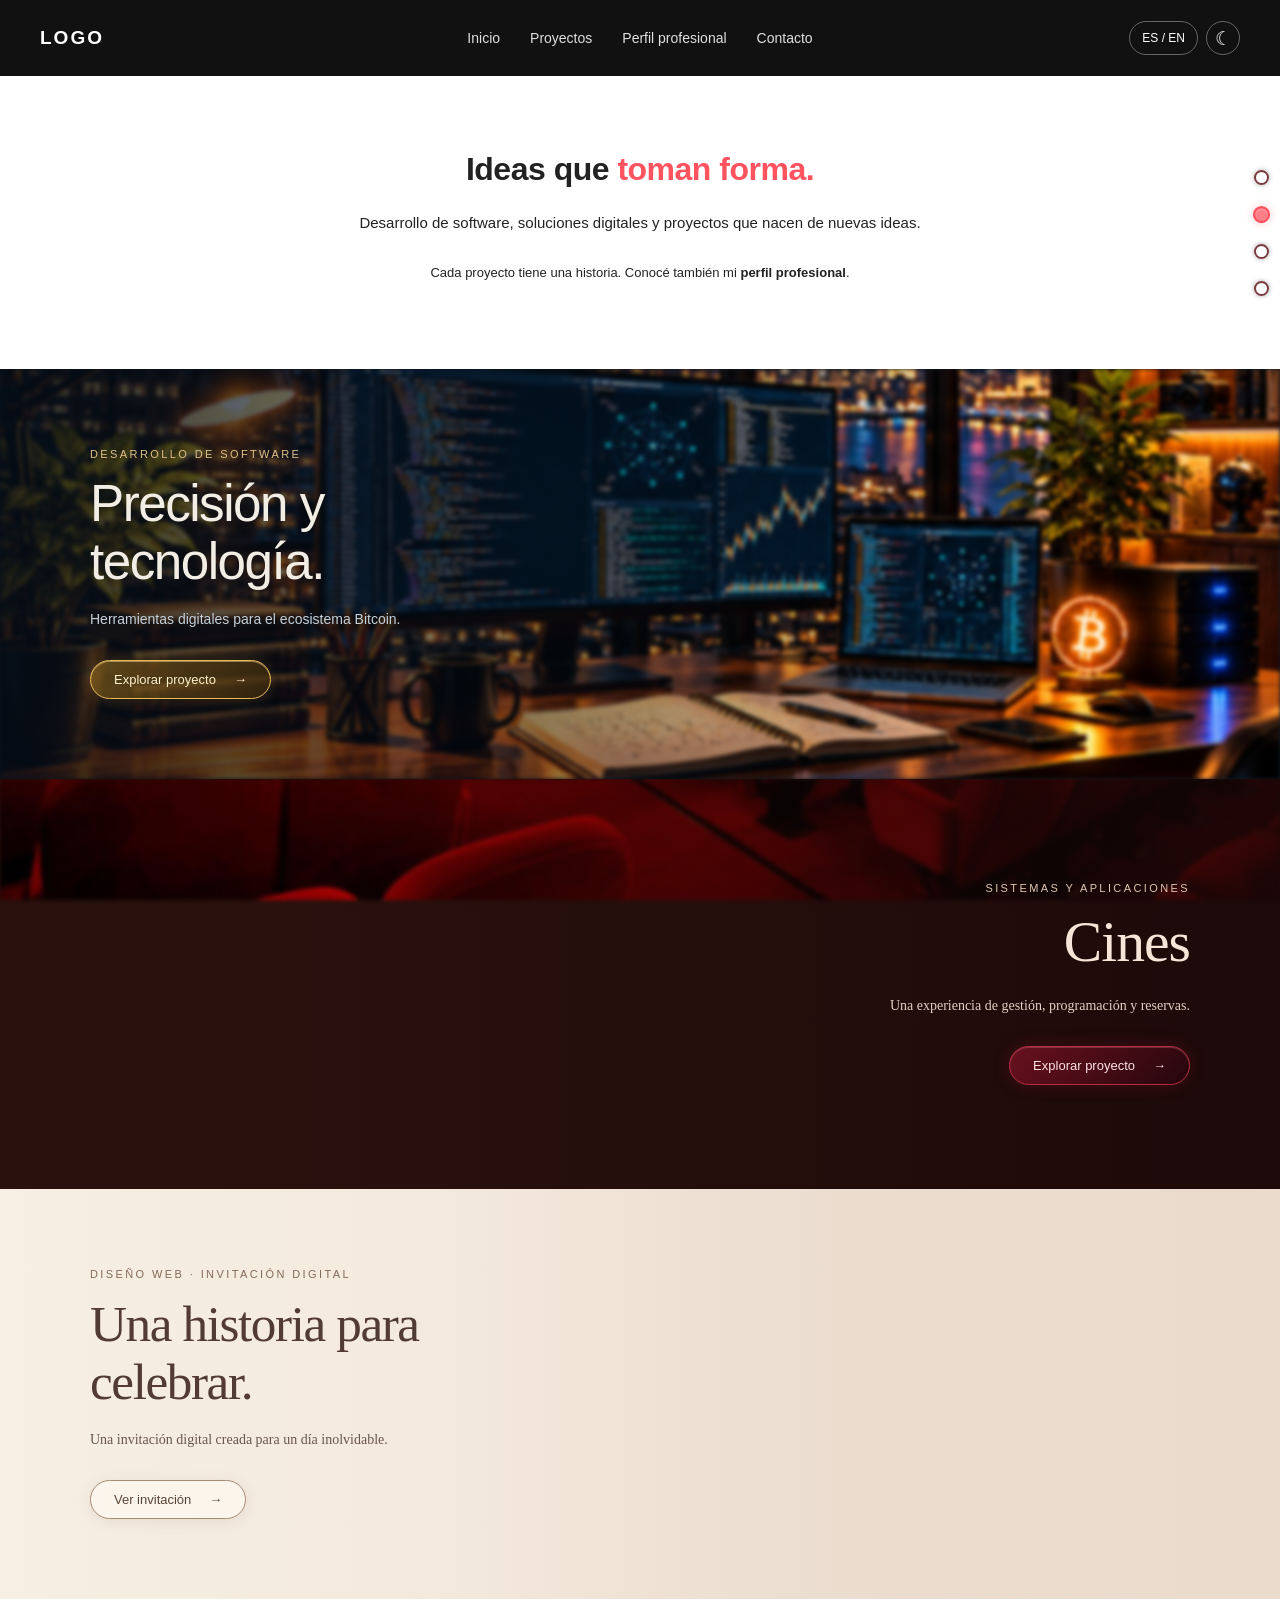
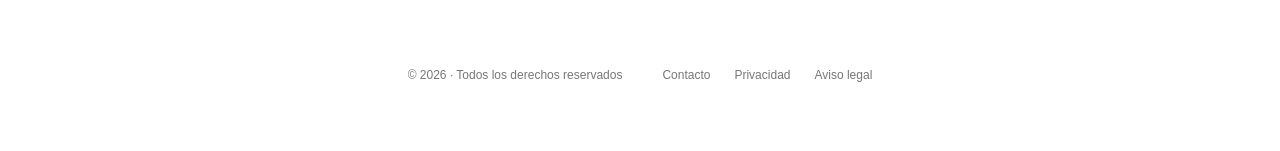
==== index.html @ 4ed84511 "Sistema bilingüe, currículums ES/EN y navegación lateral Traducción de Lobby y perfil, descarga auto" ====
<!DOCTYPE html>
<html lang="es">
<head>
    <meta charset="UTF-8">
    <meta name="viewport" content="width=device-width, initial-scale=1.0">
    <title>Lobby</title>

    <link rel="stylesheet" href="css/base.css">
    <link rel="stylesheet" href="css/header.css">
    <link rel="stylesheet" href="css/intro.css">
    <link rel="stylesheet" href="css/banners.css">
    <link rel="stylesheet" href="css/footer.css">
    <link rel="stylesheet" href="css/navegacion.css">
</head>

<body>
    <header class="site-header">
        <div class="logo">
            <a href="index.html">LOGO</a>
        </div>

        <nav class="main-nav" aria-label="Navegación principal">
            <a href="#presentacion" data-i18n="nav.inicio">Inicio</a>
            <a href="#proyectos" data-i18n="nav.proyectos">Proyectos</a>
            <a href="perfil/index.html" data-i18n="nav.perfil">Perfil profesional</a>
            <a href="mailto:pergabriel32@gmail.com" data-i18n="nav.contacto">Contacto</a>
        </nav>

        
        <div class="redes">
            <button type="button" id="language-toggle"
                aria-label="Cambiar idioma">
                ES / EN
            </button>

            <button type="button" id="theme-toggle"
                aria-label="Cambiar entre modo claro y oscuro">
                ☾
            </button>
        </div>

    </header>
<!--***************-->
<main>
        
    <section id="presentacion">
        <h1 data-i18n="inicio.titulo">Ideas que <span class="acento">toman forma.</span></h1>

        <p data-i18n="inicio.descripcion">
        Desarrollo de software, soluciones digitales
        y proyectos que nacen de nuevas ideas.
        </p>

        <p class="perfil" data-i18n="inicio.perfil">
        Cada proyecto tiene una historia.
        Conocé también mi
        <a href="perfil/index.html" title="Conocer mi perfil profesional">
            perfil profesional
        </a>.
        </p>
    </section>


    
<section id="proyectos">

    <div class="banner" id="banner-a">
        <div class="banner-contenido">
            <span class="banner-categoria" data-i18n="bitcoin.categoria">Desarrollo de software</span>
            <h2 data-i18n="bitcoin.titulo">Precisión y tecnología.</h2>
            <p data-i18n="bitcoin.descripcion">Herramientas digitales para el ecosistema Bitcoin.</p>
            <button class="banner-boton" type="button" data-i18n="bitcoin.boton">
                Explorar proyecto <span aria-hidden="true">→</span>
            </button>
        </div>
    </div>

    <div class="banner" id="banner-b">
        <div class="banner-contenido">
            <span class="banner-categoria" data-i18n="cines.categoria">Sistemas y aplicaciones</span>
            <h2 data-i18n="cines.titulo">Cines</h2>
            <p data-i18n="cines.descripcion">Una experiencia de gestión, programación y reservas.</p>
            <button class="banner-boton" type="button" data-i18n="cines.boton">
                Explorar proyecto <span aria-hidden="true">→</span>
            </button>
        </div>
    </div>
    <div class="banner" id="banner-c">
    <div class="banner-contenido">
        <span class="banner-categoria" data-i18n="boda.categoria">Diseño web · Invitación digital</span>
        <h2 data-i18n="boda.titulo">Una historia para celebrar.</h2>
        <p data-i18n="boda.descripcion">Una invitación digital creada para un día inolvidable.</p>
        <a class="banner-boton"
           href="https://gabriel-netizen-bit.github.io/invitacion-nicole/?v=4"
           target="_blank"
           rel="noopener noreferrer"
           data-i18n="boda.boton">
            Ver invitación <span aria-hidden="true">→</span>
        </a>
    </div>
</div>

</section>

</main>
<!-- Navegación lateral del Lobby -->
<nav class="navegacion-lateral" aria-label="Navegación por secciones">
    <a href="#presentacion" aria-label="Ir a presentación"></a>
    <a href="#banner-a" aria-label="Ir a Bitcoin"></a>
    <a href="#banner-b" aria-label="Ir a Cines"></a>
    <a href="#banner-c" aria-label="Ir a invitación digital"></a>
</nav>

<!--***************-->


<footer class="site-footer" id="contacto">
        <span data-i18n="footer.derechos">© 2026 · Todos los derechos reservados</span>

        <nav class="footer-nav" aria-label="Enlaces del pie de página">
            <a href="mailto:pergabriel32@gmail.com" data-i18n="footer.contacto">Contacto</a>
            <span data-i18n="footer.privacidad">Privacidad</span>
            <span data-i18n="footer.legal">Aviso legal</span>
        </nav>
</footer>

    <script src="js/traducciones.js"></script>
    <script src="js/main.js"></script>
</body>
</html>
---- css/base.css ----
/* Configuración global */

*,
*::before,
*::after {
    box-sizing: border-box;
}

/* Modo claro */
:root {
    --fondo: #FFFFFF;
    --texto: #222222;
    --superficie: #f4f5f7;
    --texto-secundario: #777777;
}

/* Modo oscuro */
[data-theme="dark"] {
    --fondo: #12151b;
    --texto: #f4f5f7;
    --superficie: #202631;
    --texto-secundario: #aeb6c2;
}

body {
    margin: 0;
    font-family: Arial, sans-serif;
    color: var(--texto);
    background-color: var(--fondo);
}
---- css/header.css ----
.site-header {
    background-color: #111111;
    color: #ffffff;
    min-height: 76px;
    position: sticky;
    top: 0;
    z-index: 1000;
    display: flex;
    align-items: center;
    justify-content: space-between;
    gap: 24px;
    padding: 0 40px;
}

.logo {
    flex: 1;
}

.logo a {
    color: #ffffff;
    font-size: 19px;
    font-weight: 600;
    letter-spacing: 2px;
    text-decoration: none;
}

.main-nav {
    display: flex;
    align-items: center;
    justify-content: center;
    gap: 30px;
    flex: 2;
}

.main-nav a {
    color: #e0e0e0;
    font-size: 14px;
    font-weight: 500;
    text-decoration: none;
    white-space: nowrap;
    transition: color 0.2s ease;
}

.main-nav a:hover {
    color: #ffffff;
    text-decoration: underline;
    text-underline-offset: 6px;
}
.redes {
    flex: 1;
    display: flex;
    align-items: center;
    justify-content: flex-end;
    gap: 8px;
    font-size: 12px;
    color: #aaaaaa;
}


@media (max-width: 800px) {
    .site-header {
        flex-wrap: wrap;
        justify-content: center;
        padding: 20px;
        gap: 18px;
    }

    .logo,
    .redes {
        flex: none;
        text-align: center;
    }

    .main-nav {
        flex: 0 0 100%;
        flex-wrap: wrap;
        gap: 16px;
        order: 3;
    }
}

/* Control de modo claro y oscuro */
#theme-toggle {
    background: transparent;
    border: 1px solid #666666;
    border-radius: 50%;
    color: #ffffff;
    width: 34px;
    height: 34px;
    font-size: 19px;
    cursor: pointer;
    transition: border-color 0.2s ease;
}

#theme-toggle:hover {
    border-color: #ffffff;
}
/* Selector de idioma ES / EN */

#language-toggle {
    background: transparent;
    border: 1px solid #666666;
    border-radius: 999px;
    color: #ffffff;
    padding: 0 12px;
    height: 34px;
    font-size: 12px;
    font-weight: 500;
    cursor: pointer;
    transition: border-color 0.2s ease;
}

#language-toggle:hover {
    border-color: #ffffff;
}
---- css/intro.css ----
#presentacion {
    text-align: center;
    padding: 75px 20px 85px;
}

#presentacion h1 {
    font-size: 32px;
    font-weight: 600;
    letter-spacing: -0.5px;
    margin: 0 0 22px;
}

#presentacion p {
    font-size: 15px;
    line-height: 1.7;
    color: var(--texto);
    margin: 0;
}

#presentacion .perfil {
    font-size: 13px;
    margin-top: 26px;
}

#presentacion a {
    color: var(--texto);
    font-weight: 600;
    text-decoration: none;
    transition: color 0.25s ease;
}

#presentacion a:hover,
#presentacion a:focus-visible {
    color: #FF5360;
    text-decoration: underline;
    text-underline-offset: 4px;
}
#presentacion .acento {
    color: #FF5360;
}
---- css/banners.css ----
/* Ventanas visuales del Lobby */

#proyectos {
    padding: 0;
}

.banner {
    position: relative;
    display: flex;
    align-items: center;
    min-height: 410px;
    margin: 0;
    overflow: hidden;
    isolation: isolate;
    color: #fff;
    
}

/* Imagen detrás del contenido */
.banner::before {
    content: "";
    position: absolute;
    inset: 0;
    z-index: -2;
    background-repeat: no-repeat;
    background-position: center;
    background-size: cover;
    background-attachment: fixed;
    filter: blur(var(--desenfoque, 2px));
    background-image: var(--imagen);
}

/* Sombra para leer sin ocultar la fotografía */
.banner::after {
    content: "";
    position: absolute;
    inset: 0;
    z-index: -1;
    pointer-events: none;
}

.banner-contenido {
    width: min(100% - 80px, 1100px);
    margin: 0 auto;
    padding: 65px 0;
}

.banner-categoria {
    display: block;
    margin-bottom: 15px;
    font-size: 11px;
    font-weight: 500;
    letter-spacing: 2.4px;
    text-transform: uppercase;
}

.banner h2 {
    margin: 0 0 17px;
    font-weight: 400;
    line-height: 1.15;
}

.banner p {
    max-width: 350px;
    margin: 0;
    font-size: 14px;
    line-height: 1.8;
}

.banner-boton {
    display: inline-flex;
    align-items: center;
    gap: 18px;
    margin-top: 28px;
    padding: 11px 23px;
    border-radius: 28px;
    background: transparent;
    font: inherit;
    font-size: 13px;
    cursor: pointer;
    transition:
        background-color 0.25s,
        color 0.25s,
        border-color 0.25s;
}

/* BITCOIN: desarrollo tecnológico */

#banner-a {
    background: #101b28;
    font-family: Arial, sans-serif;
}

#banner-a::before {
   background-image: url("../img/bitcoin.jpg");
    
}

#banner-a::after {
    background: linear-gradient(
        90deg,
        rgba(5, 14, 25, 0.82) 0%,
        rgba(5, 14, 25, 0.45) 42%,
        transparent 80%
    );
}

#banner-a .banner-categoria {
    color: #c6a76c;
}

#banner-a h2 {
    max-width: 420px;
    font-size: clamp(28px, 3.2vw, 43px);
    color: #f2eee5;
}

#banner-a p {
    color: #c4d0da;
}

#banner-a .banner-boton {
    border: 1px solid #c6a76c;
    color: #e4c994;
}

#banner-a .banner-boton:hover {
    background: #c6a76c;
    color: #111b25;
}

/* CINES: arquitectura y experiencia */

#banner-b {
    background: #29110e;
    font-family: "Palatino Linotype", "Book Antiqua", Palatino, Georgia, serif;
}

#banner-b::before {
    background-image: url("../img/cines.jpg");
}

#banner-b::after {
    background: linear-gradient(
        270deg,
        rgba(25, 7, 7, 0.80) 0%,
        rgba(25, 7, 7, 0.32) 43%,
        transparent 78%
    );
}

#banner-b .banner-contenido {
    text-align: right;
}

#banner-b .banner-categoria {
    color: #e0c7b3;
    font-family: Arial, sans-serif;
}

#banner-b h2 {
    font-size: clamp(34px, 4vw, 54px);
    color: #f6e6d7;
}

#banner-b p {
    margin-left: auto;
    color: #e3cfc5;
}

#banner-b .banner-boton {
    border: 1px solid #a86a61;
    color: #f2d6ce;
    font-family: Arial, sans-serif;
}

#banner-b .banner-boton:hover {
    background: #642c2a;
    color: #fff;
}

/* Teléfonos y pantallas pequeñas */

@media (max-width: 700px) {
    .banner {
        min-height: 390px;
    }

    .banner::before {
        background-attachment: scroll;
    }

    .banner-contenido {
        width: calc(100% - 40px);
        padding: 50px 0;
    }

    #banner-a h2 {
        max-width: 300px;
    }
}

/* Acabado visual definitivo de los banners */

#banner-a h2 {
    font-size: clamp(34px, 4vw, 52px);
    font-weight: 300;
    letter-spacing: -1.5px;
    line-height: 1.12;
}

#banner-a .banner-categoria {
    color: #dfc18a;
}

#banner-a .banner-boton {
    border: 1px solid #e9bb54;
    border-radius: 999px;
    color: #fff1cb;
    background: linear-gradient(
        135deg,
        rgba(204, 147, 35, 0.42),
        rgba(71, 47, 13, 0.62)
    );
    box-shadow:
        inset 0 1px 0 rgba(255, 231, 158, 0.45),
        0 0 16px rgba(230, 169, 53, 0.20);
}

#banner-a .banner-boton:hover {
    background: #c69a43;
    color: #111;
    box-shadow: 0 0 22px rgba(230, 169, 53, 0.42);
}

#banner-b h2 {
    font-size: clamp(40px, 4.5vw, 58px);
    font-weight: 400;
    letter-spacing: -1px;
}

#banner-b .banner-boton {
    border: 1px solid #b82d43;
    border-radius: 999px;
    color: #ffe1e5;
    background: linear-gradient(
        135deg,
        rgba(133, 19, 39, 0.72),
        rgba(40, 5, 12, 0.75)
    );
    box-shadow:
        inset 0 1px 0 rgba(255, 160, 170, 0.25),
        0 0 16px rgba(175, 22, 51, 0.25);
}

#banner-b .banner-boton:hover {
    background: #8f2037;
    color: #fff;
    box-shadow: 0 0 22px rgba(190, 35, 65, 0.45);
}
/* BODA: elegancia, luz y romanticismo */

#banner-c {
    background: #eadbcd;
    color: #49372f;
    font-family: "Palatino Linotype", "Book Antiqua", Palatino, Georgia, serif;
}

#banner-c::before {
    background-image: url("../img/boda.jpg");
    background-size: cover;
    background-position: center center;
    
}

 /*BODA: degradado original, conservado para pruebas*/
#banner-c::after {
    background: linear-gradient(
        90deg,
        rgba(250, 243, 232, 0.83) 0%,
        rgba(250, 243, 232, 0.58) 34%,
        rgba(250, 243, 232, 0.06) 66%,
        transparent 100%
    );
}


/* BODA: degradado actual */
/*#banner-c::after {
    background: linear-gradient(
        90deg,
        rgba(250, 243, 232, 0.92),
        rgba(250, 243, 232, 0.40)
    );
}*/

#banner-c .banner-categoria {
    color: #826a58;
    font-family: Arial, sans-serif;
}

#banner-c h2 {
    max-width: 430px;
    font-size: clamp(35px, 4vw, 53px);
    font-weight: 400;
    letter-spacing: -1.4px;
    line-height: 1.12;
    color: #513b32;
}

#banner-c p {
    color: #68564b;
}

#banner-c .banner-boton {
    border: 1px solid #a58a75;
    border-radius: 999px;
    color: #5b4436;
    background: rgba(255, 250, 243, 0.65);
    box-shadow: 0 3px 15px rgba(91, 68, 54, 0.10);
    text-decoration: none;
    font-family: Arial, sans-serif;
}

#banner-c .banner-boton:hover {
    background: #806452;
    color: #fffaf3;
    border-color: #806452;
}

@media (max-width: 700px) {
    #banner-c::before {
        background-position: 65% center;
    }

    #banner-c::after {
        background: linear-gradient(
            90deg,
            rgba(250, 243, 232, 0.92),
            rgba(250, 243, 232, 0.40)
        );
    }

    #banner-c h2 {
        max-width: 300px;
    }
}
---- css/footer.css ----
.site-footer {
    background-color: var(--fondo);
    color: var(--texto-secundario);
    min-height: 152px;
    padding: 20px 40px;
    box-sizing: border-box;

    display: flex;
    align-items: center;
    justify-content: center;
    gap: 40px;

    font-size: 12px;
    font-weight: 400;
}

.footer-nav {
    display: flex;
    align-items: center;
    gap: 24px;
}

.footer-nav a,
.footer-nav span {
    color: var(--texto-secundario);
    font-size: 12px;
    text-decoration: none;
}

.footer-nav a:hover {
    color: var(--texto);
    text-decoration: underline;
}

@media (max-width: 600px) {
    .site-footer {
        flex-direction: column;
        justify-content: center;
        text-align: center;
        padding: 24px 16px;
        gap: 16px;
    }

    .footer-nav {
        flex-wrap: wrap;
        justify-content: center;
        gap: 16px;
    }
}
@media (min-width: 200px) {
    /*footer {
        margin-bottom: 200px;
    }*/
}
---- css/navegacion.css ----
/* Navegación lateral del Lobby */
.navegacion-lateral {
    position: fixed;
    right: 11px;
    top: 170px;
    z-index: 900;
    display: flex;
    flex-direction: column;
    align-items: center;
    gap: 22px;
}

/* Esferas de navegación */

.navegacion-lateral a {
    display: block;
    width: 15px;
    height: 15px;
    box-sizing: border-box;
    border: 2px solid #793B40;
    border-radius: 50%;
    background: transparent;
    box-shadow: 0 0 5px rgba(0, 0, 0, 0.35);
    transition:
        background 0.25s ease,
        border-color 0.25s ease,
        box-shadow 0.25s ease,
        transform 0.25s ease;
}

/* Al pasar el mouse */

.navegacion-lateral a:hover {
    background: rgba(255, 83, 96, 0.30);
    border-color: #793B40;
    box-shadow: 0 0 9px rgba(255, 83, 96, 0.35);
    transform: scale(1.2);
}

/* Esfera seleccionada */

.navegacion-lateral a.activo {
    background: rgba(255, 83, 96, 0.75);
    border-color: #FF5360;
    box-shadow:
        inset 0 1px 2px rgba(255, 220, 220, 0.35),
        0 0 8px rgba(255, 83, 96, 0.30);
    transform: scale(1.15);
}

/* Ocultar navegación lateral en móviles */

@media (max-width: 700px) {
    .navegacion-lateral {
        display: none;
    }
}
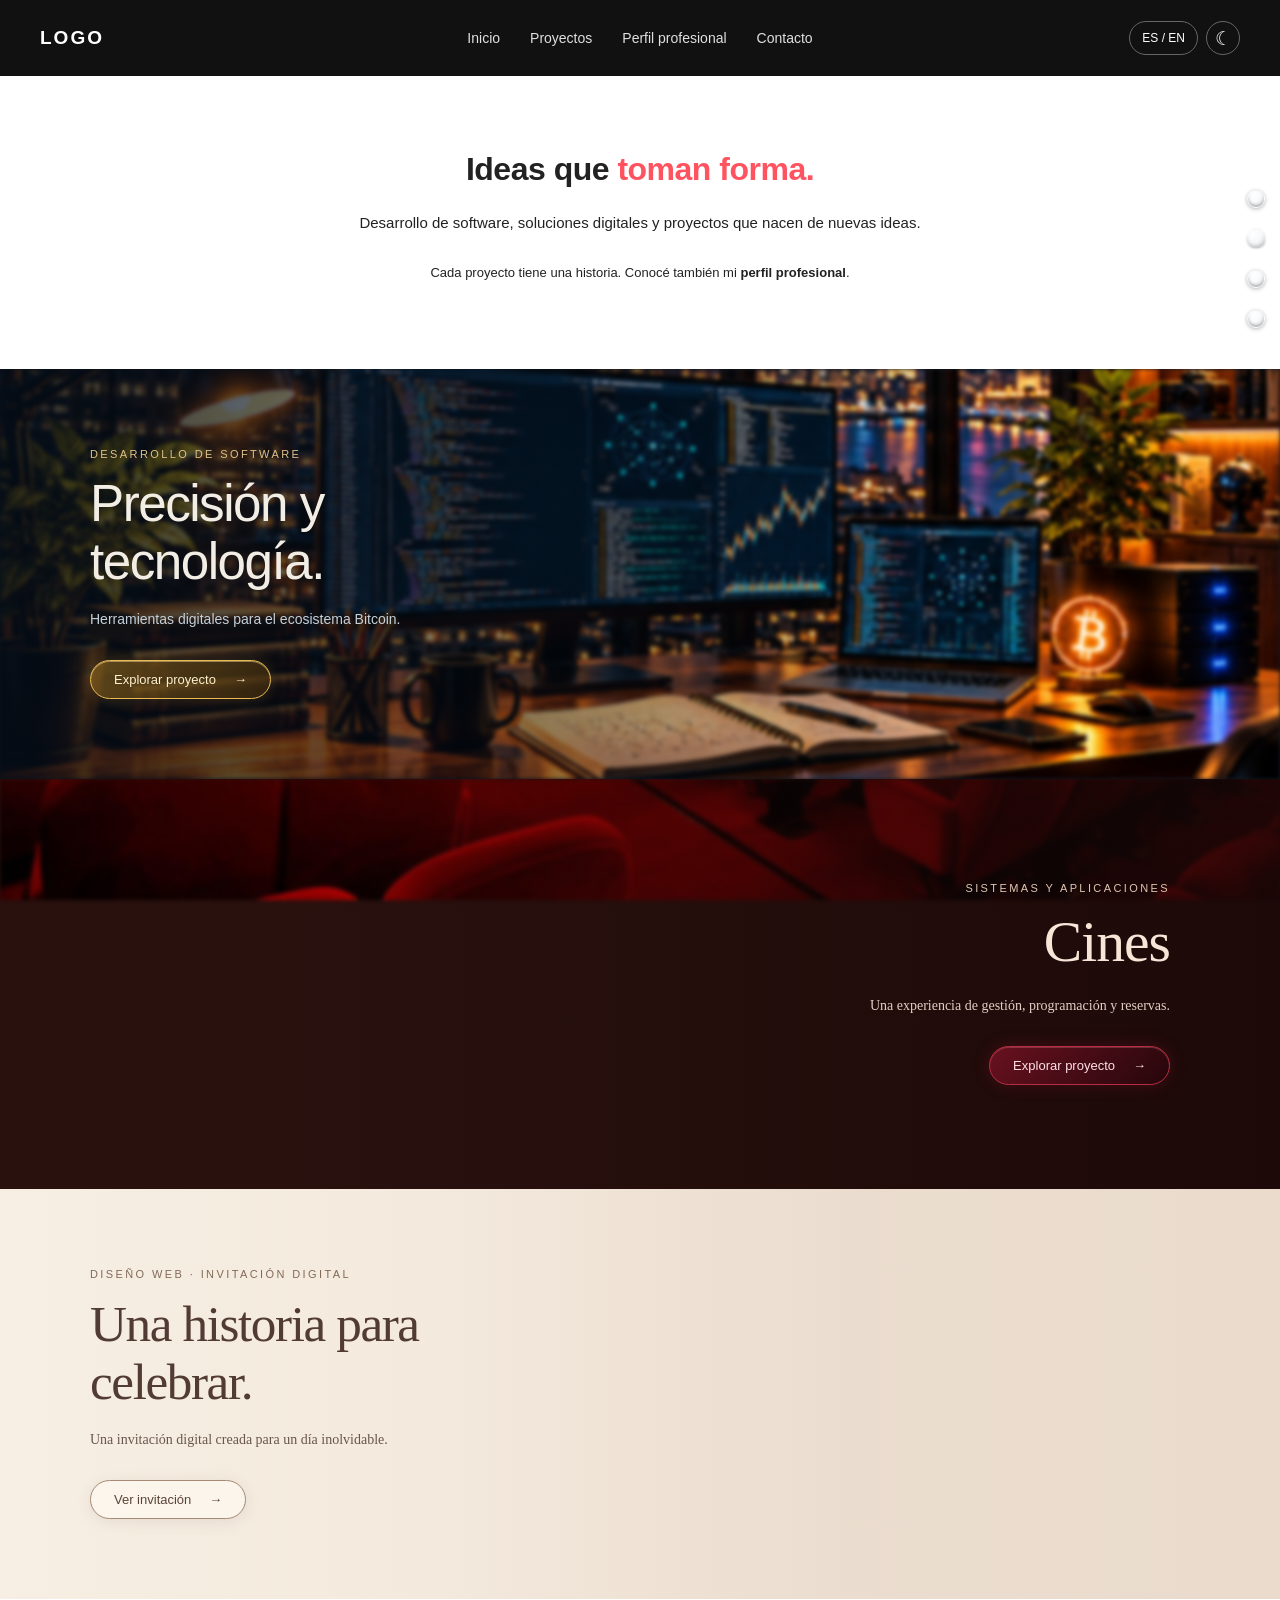
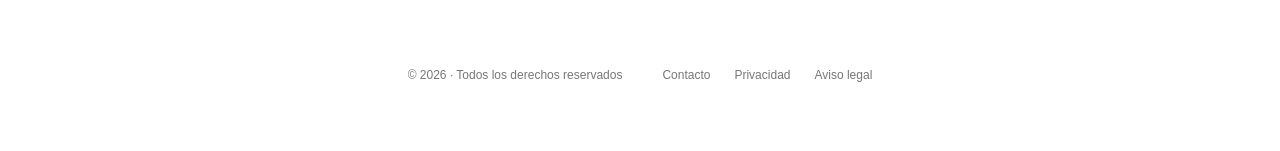
==== commit 05542c79: "Integración de vista previa para WhatsApp" ====
--- a/index.html
+++ b/index.html
@@ -12,6 +12,21 @@
     <link rel="stylesheet" href="css/banners.css">
     <link rel="stylesheet" href="css/footer.css">
     <link rel="stylesheet" href="css/navegacion.css">
+    <!-- Presentación para buscadores -->
+    <meta name="description"
+      content="Diseño y desarrollo de software. Soluciones digitales, proyectos y experiencia profesional.">
+
+    <!-- Vista previa de WhatsApp y redes sociales -->
+    <meta property="og:type" content="website">
+    <meta property="og:title" content="Lobby | Diseño y desarrollo de software">
+    <meta property="og:description" content="Soluciones digitales, proyectos y experiencia profesional.">
+    <meta property="og:url" content="https://gabriel-netizen-bit.github.io/Lobby/">
+    <meta property="og:image" content="https://gabriel-netizen-bit.github.io/Lobby/img/lobby-whatsapp.jpg">
+    <meta property="og:image:width" content="1200">
+    <meta property="og:image:height" content="630">
+    <meta property="og:image:alt" content="Lobby, diseño y desarrollo de software">
+
+    <meta name="twitter:card" content="summary_large_image">
 </head>
 
 <body>
--- a/css/banners.css
+++ b/css/banners.css
@@ -152,6 +152,7 @@
 
 #banner-b .banner-contenido {
     text-align: right;
+    padding-right: 20px;
 }
 
 #banner-b .banner-categoria {
--- a/css/navegacion.css
+++ b/css/navegacion.css
@@ -1,8 +1,10 @@
+
 /* Navegación lateral del Lobby */
+
 .navegacion-lateral {
     position: fixed;
-    right: 11px;
-    top: 170px;
+    right: 15px;
+    top: 190px;
     z-index: 900;
     display: flex;
     flex-direction: column;
@@ -10,17 +12,31 @@
     gap: 22px;
 }
 
-/* Esferas de navegación */
+/* Esferas: gotas de agua translúcidas */
 
 .navegacion-lateral a {
     display: block;
-    width: 15px;
-    height: 15px;
+    width: 18px;
+    height: 18px;
     box-sizing: border-box;
-    border: 2px solid #793B40;
+    border: 1px solid rgba(255, 255, 255, 0.30);
     border-radius: 50%;
-    background: transparent;
-    box-shadow: 0 0 5px rgba(0, 0, 0, 0.35);
+
+    background: radial-gradient(
+        circle at 32% 25%,
+        rgba(255, 255, 255, 0.35),
+        rgba(210, 220, 225, 0.14) 45%,
+        rgba(90, 105, 115, 0.20) 100%
+    );
+
+    backdrop-filter: blur(2px);
+    -webkit-backdrop-filter: blur(2px);
+
+    box-shadow:
+        inset 0 1px 2px rgba(255, 255, 255, 0.40),
+        inset 0 -2px 3px rgba(0, 0, 0, 0.25),
+        0 1px 4px rgba(0, 0, 0, 0.30);
+
     transition:
         background 0.25s ease,
         border-color 0.25s ease,
@@ -28,24 +44,37 @@
         transform 0.25s ease;
 }
 
-/* Al pasar el mouse */
+/* Hover: la gota crece y refleja más luz */
 
 .navegacion-lateral a:hover {
-    background: rgba(255, 83, 96, 0.30);
-    border-color: #793B40;
-    box-shadow: 0 0 9px rgba(255, 83, 96, 0.35);
+    border-color: rgba(255, 255, 255, 0.75);
+
+    box-shadow:
+    inset 0 1px 2px rgba(255, 255, 255, 0.65),
+    inset 0 -2px 3px rgba(0, 0, 0, 0.25),
+    0 1px 4px rgba(0, 0, 0, 0.30);
+
     transform: scale(1.2);
 }
 
-/* Esfera seleccionada */
+/* Seleccionada: luminosidad original y tamaño crecido */
 
 .navegacion-lateral a.activo {
-    background: rgba(255, 83, 96, 0.75);
-    border-color: #FF5360;
+    border-color: rgba(255, 255, 255, 0.45);
+
+    background: radial-gradient(
+        circle at 32% 25%,
+        rgba(255, 255, 255, 0.55),
+        rgba(210, 220, 225, 0.22) 45%,
+        rgba(90, 105, 115, 0.30) 100%
+    );
+
     box-shadow:
-        inset 0 1px 2px rgba(255, 220, 220, 0.35),
-        0 0 8px rgba(255, 83, 96, 0.30);
-    transform: scale(1.15);
+    inset 0 1px 3px rgba(255, 255, 255, 0.85),
+    inset 0 -2px 3px rgba(0, 0, 0, 0.20),
+    0 0 7px rgba(255, 255, 255, 0.35);
+
+    transform: scale(1.2);
 }
 
 /* Ocultar navegación lateral en móviles */
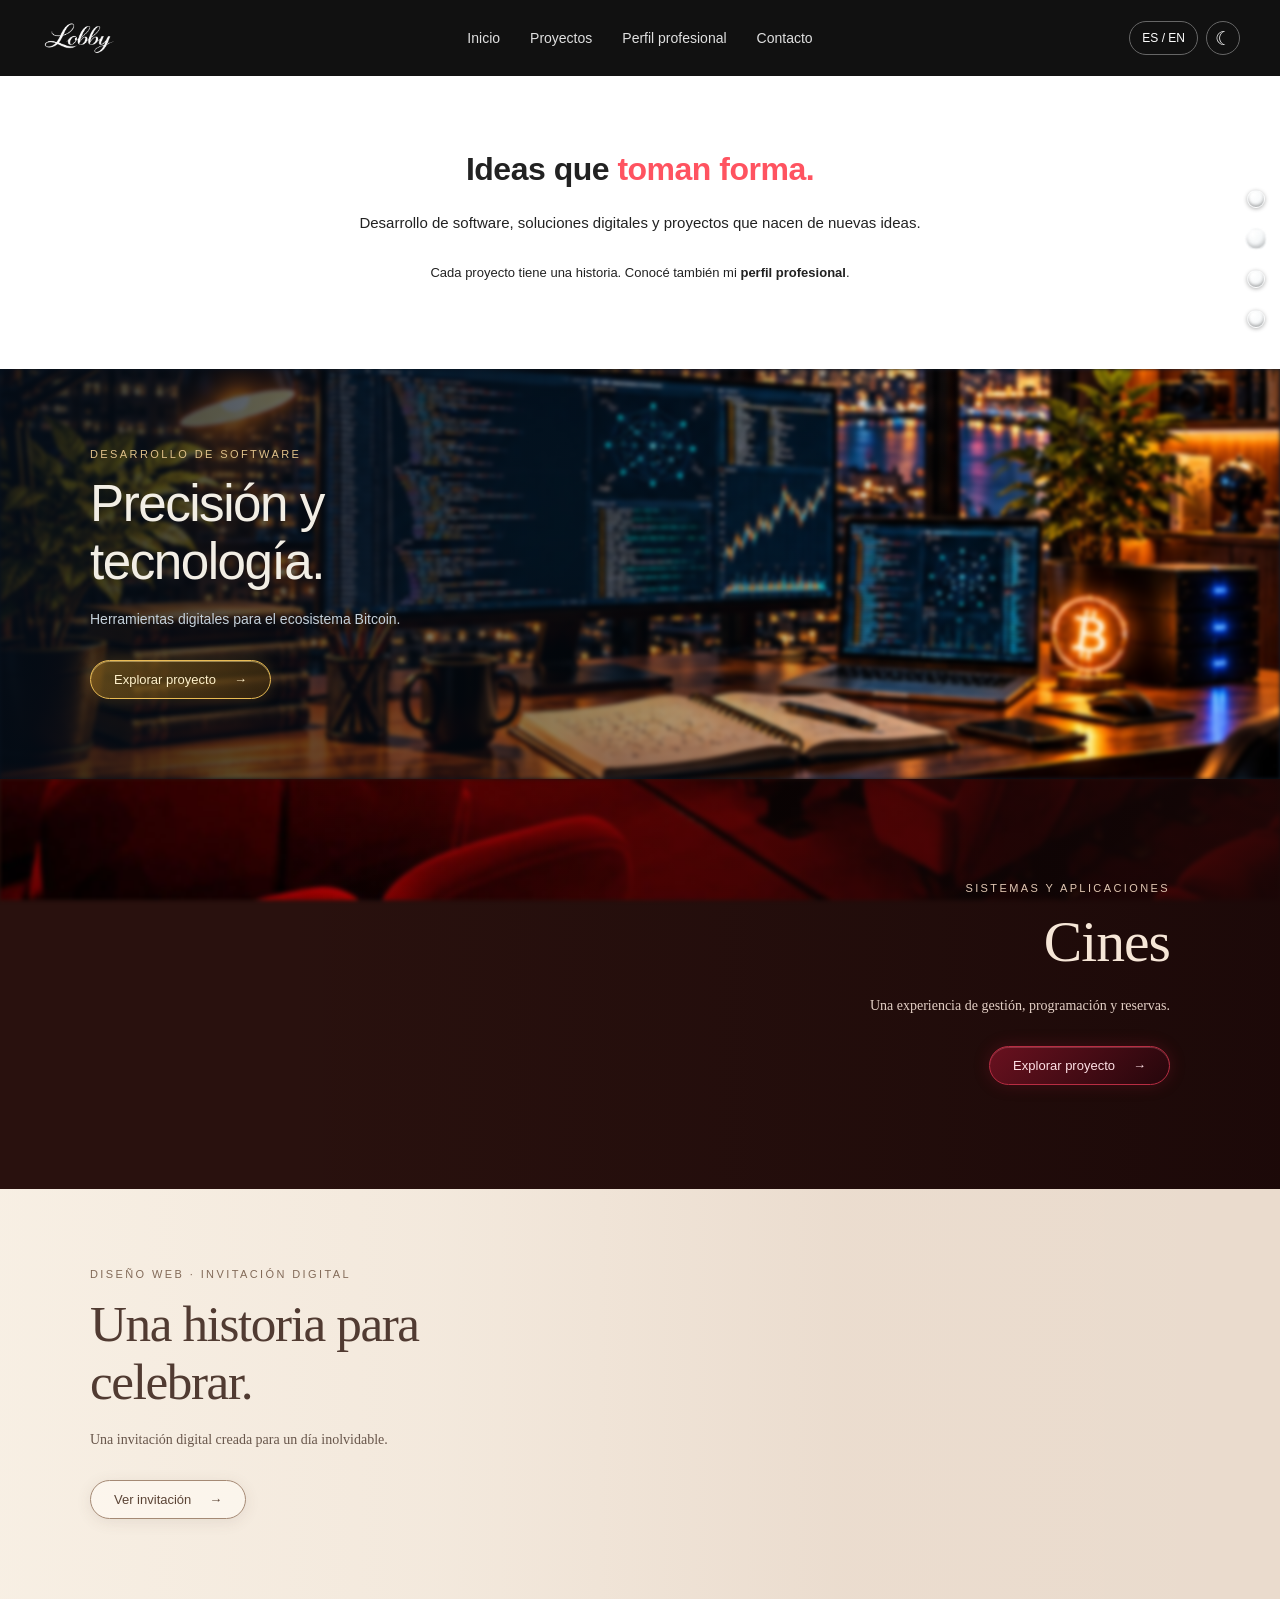
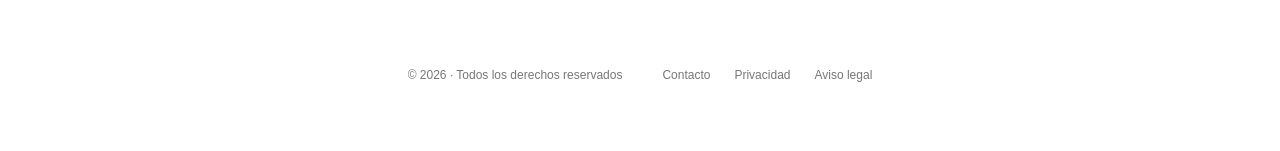
==== commit db37f5be: "Actualización de Lobby: favicon, encabezado y estilos" ====
--- a/index.html
+++ b/index.html
@@ -2,6 +2,7 @@
 <!DOCTYPE html>
 <html lang="es">
 <head>
+    <link rel="icon" type="image/x-icon" href="./lobby-favicon.ico">
     <meta charset="UTF-8">
     <meta name="viewport" content="width=device-width, initial-scale=1.0">
     <title>Lobby</title>
@@ -32,7 +33,9 @@
 <body>
     <header class="site-header">
         <div class="logo">
-            <a href="index.html">LOGO</a>
+            <a href="index.html">
+            <img src="img/lobby-logotipo-header.png" alt="Lobby">
+            </a>
         </div>
 
         <nav class="main-nav" aria-label="Navegación principal">
--- a/css/header.css
+++ b/css/header.css
@@ -113,4 +113,15 @@
 
 #language-toggle:hover {
     border-color: #ffffff;
+}
+.logo img {
+    width: 80px;
+    height: auto;
+    display: block;
+}
+
+@media (max-width: 700px) {
+    .logo img {
+        width: 65px;
+    }
 }
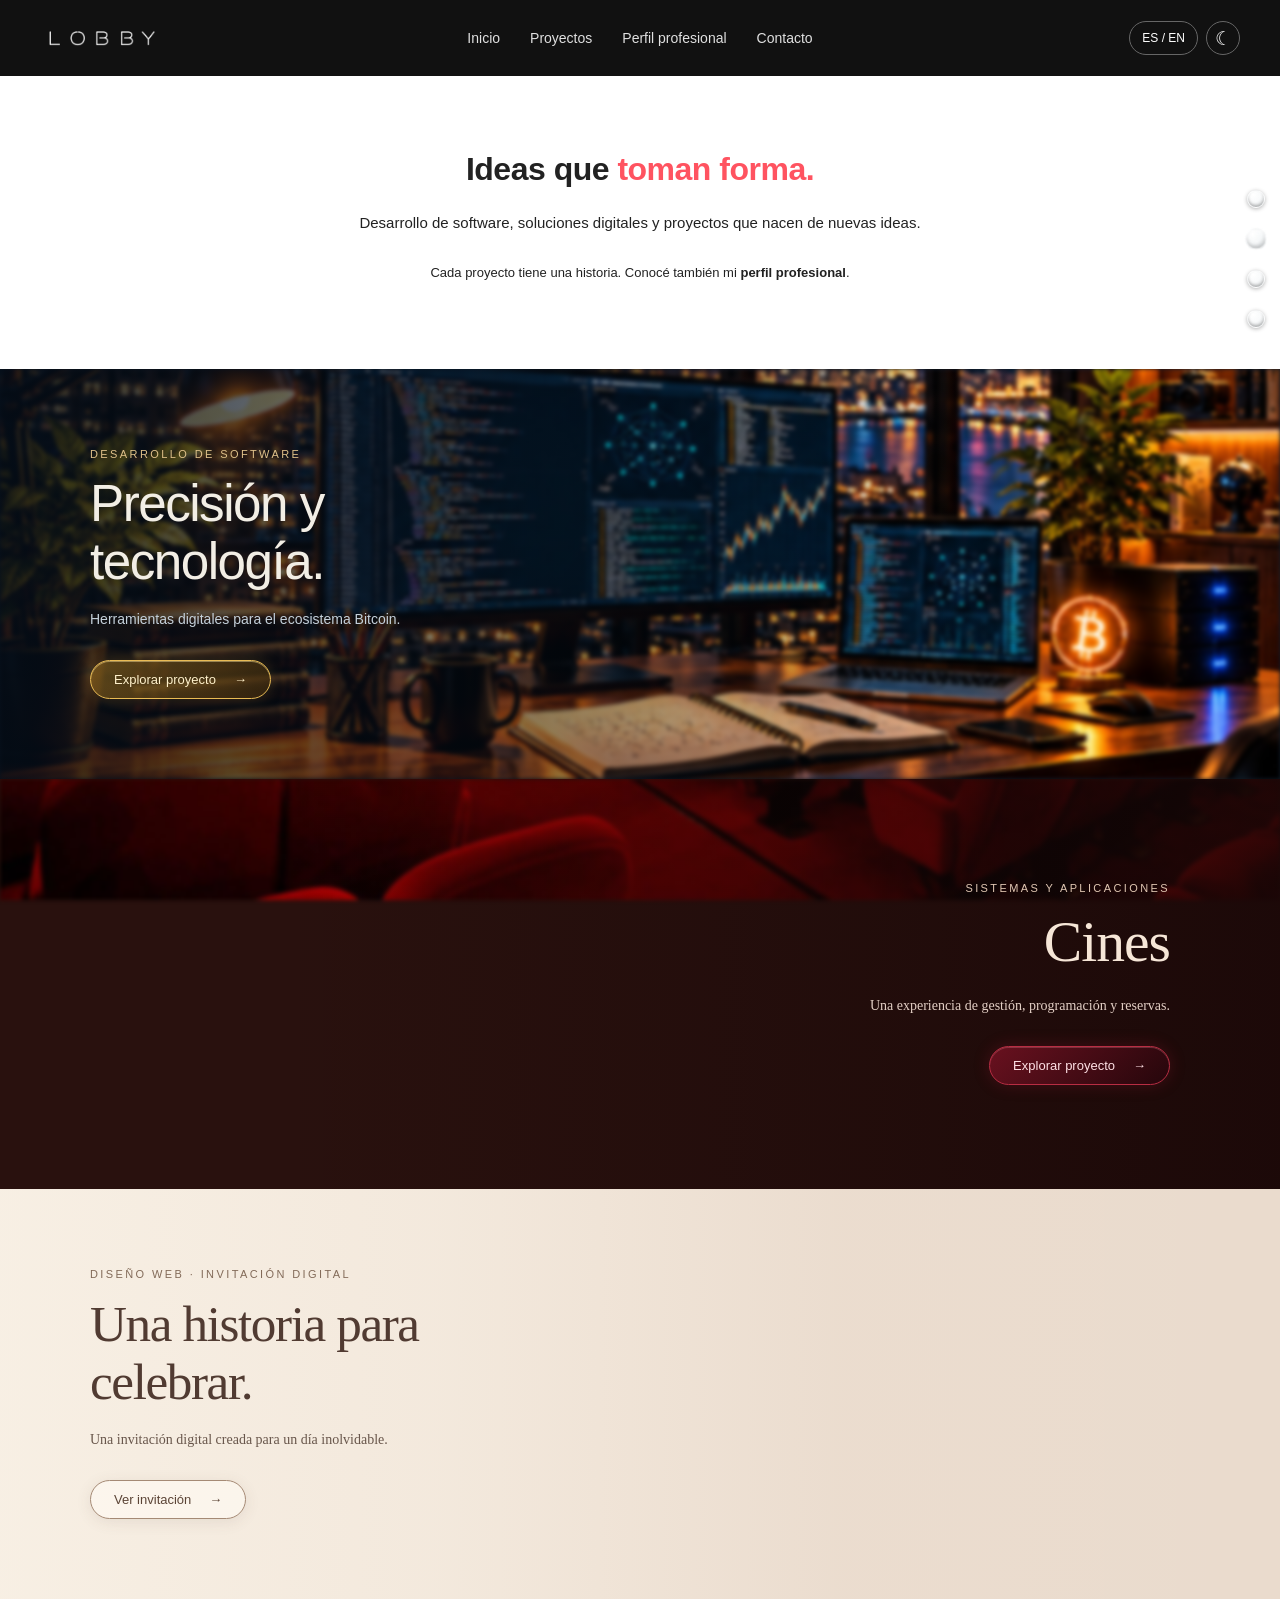
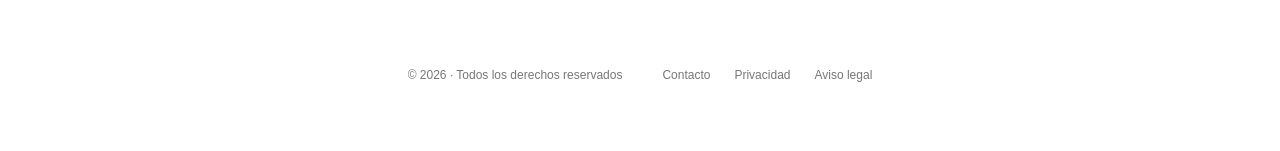
==== commit 1821af9b: "Integrate Bitcoin OTC Quoter into Lobby." ====
--- a/index.html
+++ b/index.html
@@ -84,15 +84,29 @@
 <section id="proyectos">
 
     <div class="banner" id="banner-a">
-        <div class="banner-contenido">
-            <span class="banner-categoria" data-i18n="bitcoin.categoria">Desarrollo de software</span>
-            <h2 data-i18n="bitcoin.titulo">Precisión y tecnología.</h2>
-            <p data-i18n="bitcoin.descripcion">Herramientas digitales para el ecosistema Bitcoin.</p>
-            <button class="banner-boton" type="button" data-i18n="bitcoin.boton">
-                Explorar proyecto <span aria-hidden="true">→</span>
-            </button>
-        </div>
+    <div class="banner-contenido">
+        <span class="banner-categoria" data-i18n="bitcoin.categoria">
+            Desarrollo de software
+        </span>
+
+        <h2 data-i18n="bitcoin.titulo">
+            Precisión y tecnología.
+        </h2>
+
+        <p data-i18n="bitcoin.descripcion">
+            Herramientas digitales para el ecosistema Bitcoin.
+        </p>
+
+        <a
+            class="banner-boton"
+            href="https://gabriel-netizen-bit.github.io/bitcoin-otc-quoter/"
+            data-i18n="bitcoin.boton"
+            aria-label="Abrir Bitcoin OTC Quoter"
+        >
+            Explorar proyecto <span aria-hidden="true">→</span>
+        </a>
     </div>
+</div>
 
     <div class="banner" id="banner-b">
         <div class="banner-contenido">
@@ -110,7 +124,7 @@
         <h2 data-i18n="boda.titulo">Una historia para celebrar.</h2>
         <p data-i18n="boda.descripcion">Una invitación digital creada para un día inolvidable.</p>
         <a class="banner-boton"
-           href="https://gabriel-netizen-bit.github.io/invitacion-nicole/?v=4"
+           href="https://gabriel-netizen-bit.github.io/invitacion-nicole-demo/"
            target="_blank"
            rel="noopener noreferrer"
            data-i18n="boda.boton">
--- a/css/header.css
+++ b/css/header.css
@@ -114,14 +114,15 @@
 #language-toggle:hover {
     border-color: #ffffff;
 }
+
 .logo img {
-    width: 80px;
+    width: 125px;
     height: auto;
     display: block;
 }
 
 @media (max-width: 700px) {
     .logo img {
-        width: 65px;
+        width: 110px;
     }
-}+}
--- a/css/banners.css
+++ b/css/banners.css
@@ -69,6 +69,7 @@
 }
 
 .banner-boton {
+    text-decoration: none;
     display: inline-flex;
     align-items: center;
     gap: 18px;
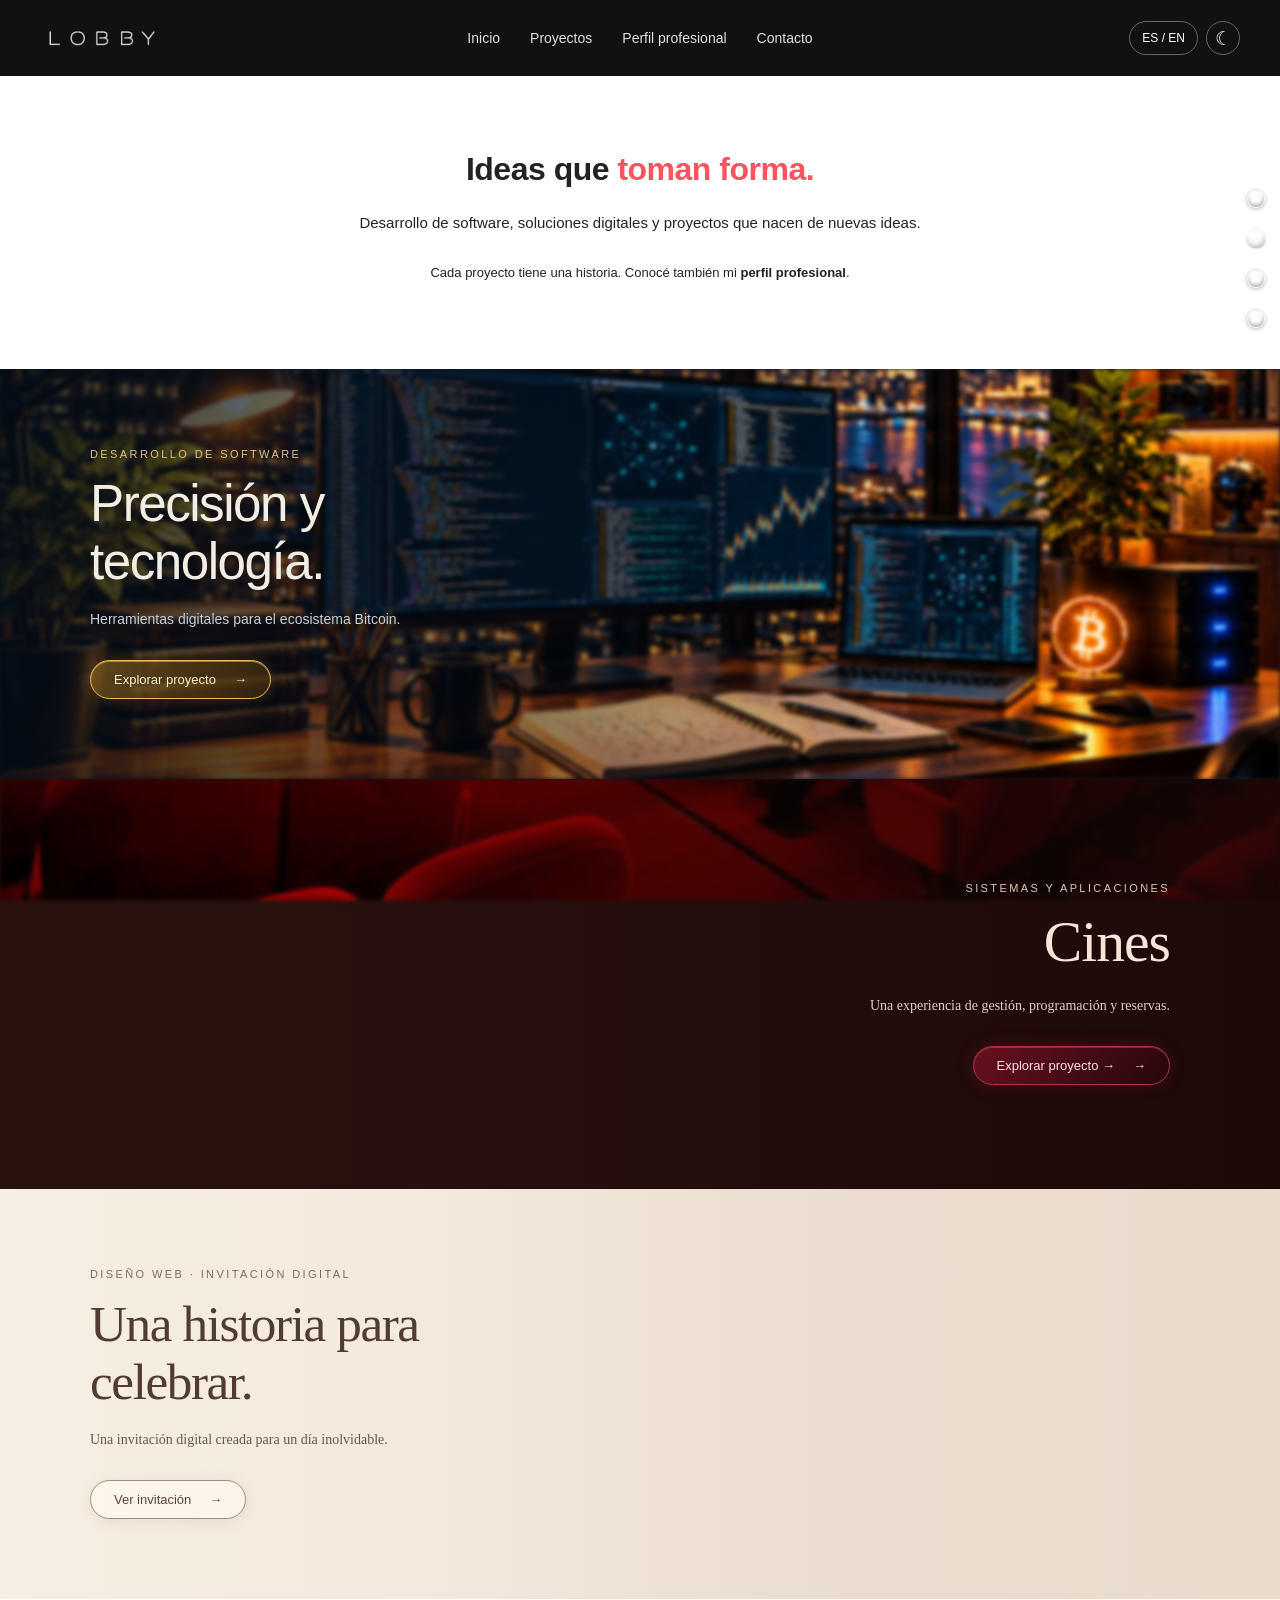
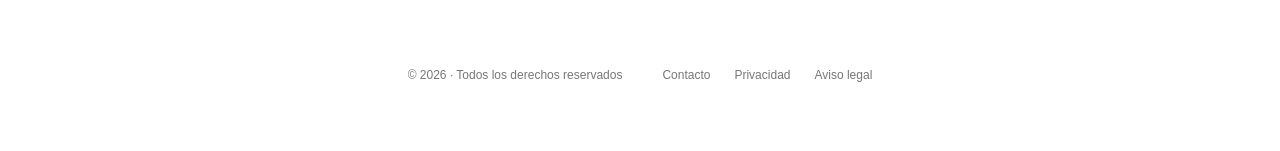
==== commit d6f41e36: "logo wattsapp" ====
--- a/index.html
+++ b/index.html
@@ -28,6 +28,22 @@
     <meta property="og:image:alt" content="Lobby, diseño y desarrollo de software">
 
     <meta name="twitter:card" content="summary_large_image">
+
+    <!-- Vista previa para WhatsApp y redes sociales -->
+<meta property="og:type" content="website">
+<meta property="og:title" content="Cines | Una experiencia cinematográfica">
+<meta property="og:description" content="Explora películas, elige horarios y selecciona tus butacas en una experiencia interactiva.">
+<meta property="og:url" content="https://gabriel-netizen-bit.github.io/Cines-Lobby/">
+<meta property="og:image" content="https://gabriel-netizen-bit.github.io/Cines-Lobby/images/cines-preview.png">
+<meta property="og:image:alt" content="Presentación de Cines, experiencia cinematográfica interactiva">
+<meta name="twitter:card" content="summary_large_image"><!-- Vista previa para WhatsApp y redes sociales -->
+<meta property="og:type" content="website">
+<meta property="og:title" content="Cines | Una experiencia cinematográfica">
+<meta property="og:description" content="Explora películas, elige horarios y selecciona tus butacas en una experiencia interactiva.">
+<meta property="og:url" content="https://gabriel-netizen-bit.github.io/Cines-Lobby/">
+<meta property="og:image" content="https://gabriel-netizen-bit.github.io/Cines-Lobby/images/cines-preview.png">
+<meta property="og:image:alt" content="Presentación de Cines, experiencia cinematográfica interactiva">
+<meta name="twitter:card" content="summary_large_image">
 </head>
 
 <body>
@@ -106,16 +122,20 @@
             Explorar proyecto <span aria-hidden="true">→</span>
         </a>
     </div>
-</div>
+    </div>
 
     <div class="banner" id="banner-b">
         <div class="banner-contenido">
             <span class="banner-categoria" data-i18n="cines.categoria">Sistemas y aplicaciones</span>
             <h2 data-i18n="cines.titulo">Cines</h2>
             <p data-i18n="cines.descripcion">Una experiencia de gestión, programación y reservas.</p>
-            <button class="banner-boton" type="button" data-i18n="cines.boton">
-                Explorar proyecto <span aria-hidden="true">→</span>
-            </button>
+            <a class="banner-boton"
+   href="https://gabriel-netizen-bit.github.io/Cines-Lobby/"
+   target="_blank"
+   rel="noopener noreferrer">
+    <span data-i18n="cines.boton">Explorar proyecto</span>
+    <span aria-hidden="true">→</span>
+</a>
         </div>
     </div>
     <div class="banner" id="banner-c">
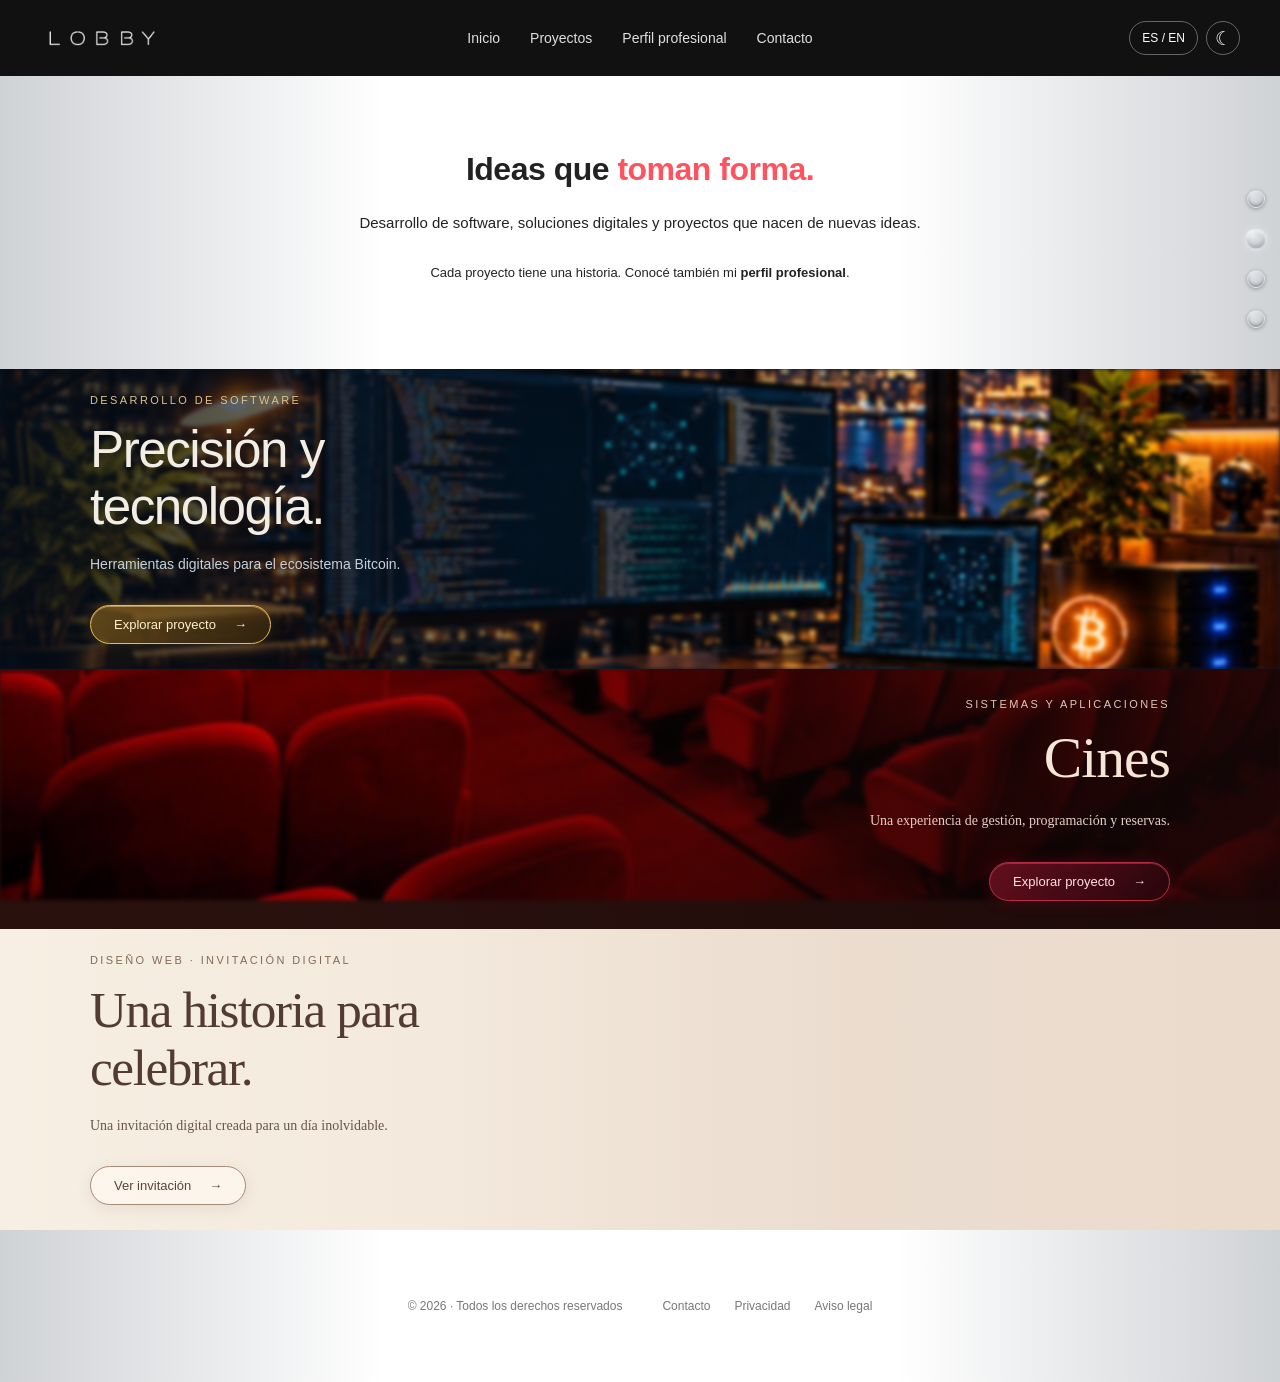
==== commit eb4f6c85: "botones de banner" ====
--- a/index.html
+++ b/index.html
@@ -2,11 +2,14 @@
 <!DOCTYPE html>
 <html lang="es">
 <head>
-    <link rel="icon" type="image/x-icon" href="./lobby-favicon.ico">
+    
+
     <meta charset="UTF-8">
     <meta name="viewport" content="width=device-width, initial-scale=1.0">
     <title>Lobby</title>
 
+    <!-- Icono de Lobby -->
+    <link rel="icon" type="image/x-icon" href="lobby-favicon.ico">
     <link rel="stylesheet" href="css/base.css">
     <link rel="stylesheet" href="css/header.css">
     <link rel="stylesheet" href="css/intro.css">
@@ -29,21 +32,7 @@
 
     <meta name="twitter:card" content="summary_large_image">
 
-    <!-- Vista previa para WhatsApp y redes sociales -->
-<meta property="og:type" content="website">
-<meta property="og:title" content="Cines | Una experiencia cinematográfica">
-<meta property="og:description" content="Explora películas, elige horarios y selecciona tus butacas en una experiencia interactiva.">
-<meta property="og:url" content="https://gabriel-netizen-bit.github.io/Cines-Lobby/">
-<meta property="og:image" content="https://gabriel-netizen-bit.github.io/Cines-Lobby/images/cines-preview.png">
-<meta property="og:image:alt" content="Presentación de Cines, experiencia cinematográfica interactiva">
-<meta name="twitter:card" content="summary_large_image"><!-- Vista previa para WhatsApp y redes sociales -->
-<meta property="og:type" content="website">
-<meta property="og:title" content="Cines | Una experiencia cinematográfica">
-<meta property="og:description" content="Explora películas, elige horarios y selecciona tus butacas en una experiencia interactiva.">
-<meta property="og:url" content="https://gabriel-netizen-bit.github.io/Cines-Lobby/">
-<meta property="og:image" content="https://gabriel-netizen-bit.github.io/Cines-Lobby/images/cines-preview.png">
-<meta property="og:image:alt" content="Presentación de Cines, experiencia cinematográfica interactiva">
-<meta name="twitter:card" content="summary_large_image">
+   
 </head>
 
 <body>
@@ -97,34 +86,30 @@
 
 
     
+<!-- VALLAS: cada proyecto conserva su identidad y comparte la morfología. -->
 <section id="proyectos">
 
-    <div class="banner" id="banner-a">
-    <div class="banner-contenido">
-        <span class="banner-categoria" data-i18n="bitcoin.categoria">
-            Desarrollo de software
-        </span>
-
-        <h2 data-i18n="bitcoin.titulo">
-            Precisión y tecnología.
-        </h2>
-
-        <p data-i18n="bitcoin.descripcion">
-            Herramientas digitales para el ecosistema Bitcoin.
-        </p>
-
-        <a
-            class="banner-boton"
-            href="https://gabriel-netizen-bit.github.io/bitcoin-otc-quoter/"
-            data-i18n="bitcoin.boton"
-            aria-label="Abrir Bitcoin OTC Quoter"
-        >
-            Explorar proyecto <span aria-hidden="true">→</span>
-        </a>
-    </div>
+    <!-- 01 · BITCOIN | Alineación izquierda (impar) -->
+    <div class="banner banner--bitcoin" id="banner-a">
+        <div class="banner-contenido">
+            <span class="banner-categoria" data-i18n="bitcoin.categoria">
+                Desarrollo de software
+            </span>
+            <h2 data-i18n="bitcoin.titulo">Precisión y tecnología.</h2>
+            <p data-i18n="bitcoin.descripcion">
+                Herramientas digitales para el ecosistema Bitcoin.
+            </p>
+            <a class="banner-boton"
+               href="https://gabriel-netizen-bit.github.io/bitcoin-otc-quoter/"
+               data-i18n="bitcoin.boton"
+               aria-label="Abrir Bitcoin OTC Quoter">
+                Explorar proyecto <span aria-hidden="true">→</span>
+            </a>
+        </div>
     </div>
 
-    <div class="banner" id="banner-b">
+    <!-- 02 · CINES | Alineación derecha (par) -->
+    <div class="banner banner--cines" id="banner-b">
         <div class="banner-contenido">
             <span class="banner-categoria" data-i18n="cines.categoria">Sistemas y aplicaciones</span>
             <h2 data-i18n="cines.titulo">Cines</h2>
@@ -132,26 +117,28 @@
             <a class="banner-boton"
    href="https://gabriel-netizen-bit.github.io/Cines-Lobby/"
    target="_blank"
-   rel="noopener noreferrer">
-    <span data-i18n="cines.boton">Explorar proyecto</span>
-    <span aria-hidden="true">→</span>
+   rel="noopener noreferrer"
+   data-i18n="cines.boton">
+    Explorar proyecto <span aria-hidden="true">→</span>
 </a>
         </div>
     </div>
-    <div class="banner" id="banner-c">
-    <div class="banner-contenido">
-        <span class="banner-categoria" data-i18n="boda.categoria">Diseño web · Invitación digital</span>
-        <h2 data-i18n="boda.titulo">Una historia para celebrar.</h2>
-        <p data-i18n="boda.descripcion">Una invitación digital creada para un día inolvidable.</p>
-        <a class="banner-boton"
-           href="https://gabriel-netizen-bit.github.io/invitacion-nicole-demo/"
-           target="_blank"
-           rel="noopener noreferrer"
-           data-i18n="boda.boton">
-            Ver invitación <span aria-hidden="true">→</span>
-        </a>
+
+    <!-- 03 · BODA | Alineación izquierda (impar) -->
+    <div class="banner banner--boda" id="banner-c">
+        <div class="banner-contenido">
+            <span class="banner-categoria" data-i18n="boda.categoria">Diseño web · Invitación digital</span>
+            <h2 data-i18n="boda.titulo">Una historia para celebrar.</h2>
+            <p data-i18n="boda.descripcion">Una invitación digital creada para un día inolvidable.</p>
+            <a class="banner-boton"
+               href="https://gabriel-netizen-bit.github.io/invitacion-nicole-demo/"
+               target="_blank"
+               rel="noopener noreferrer"
+               data-i18n="boda.boton">
+                Ver invitación <span aria-hidden="true">→</span>
+            </a>
+        </div>
     </div>
-</div>
 
 </section>
 
--- a/css/intro.css
+++ b/css/intro.css
@@ -1,7 +1,21 @@
-
 #presentacion {
     text-align: center;
     padding: 75px 20px 85px;
+
+    background:
+    linear-gradient(
+        to right,
+        rgba(65, 75, 90, 0.25) 0%,
+        transparent 30%,
+        transparent 70%,
+        rgba(65, 75, 90, 0.25) 100%
+    ),
+    var(--fondo);    
+}
+
+/* Modo oscuro: conservar el fondo original */
+[data-theme="dark"] #presentacion {
+    background: var(--fondo);
 }
 
 #presentacion h1 {
@@ -39,4 +53,3 @@
 #presentacion .acento {
     color: #FF5360;
 }
-
--- a/css/banners.css
+++ b/css/banners.css
@@ -1,51 +1,77 @@
-
-/* Ventanas visuales del Lobby */
-
+/* ============================================================
+   LOBBY | SISTEMA DE VALLAS
+   ------------------------------------------------------------
+   1. BASE COMÚN: tamaño, fotografía, tipografía y botón.
+   2. ZIGZAG: posiciones impares izquierda; pares derecha.
+   3. PERSONALIDAD: una configuración por proyecto.
+   4. RESPONSIVE: ajustes compartidos en un único bloque.
+
+   PARA AÑADIR UNA VALLA:
+   - Duplicar un bloque .banner en index.html (dentro de #proyectos).
+   - Conservar las clases internas banner-contenido, banner-categoria
+     y banner-boton; asignar un ID y una clase banner--nombre.
+   - Crear aquí una sección .banner--nombre con sus variables.
+   - Agregar su enlace a la navegación lateral y sus traducciones.
+   - No hay que modificar las reglas comunes ni el zigzag.
+   ------------------------------------------------------------
+   La geometría decorativa de esquinas todavía NO se aplica.
+   ============================================================ */
+
+/* 1. ESTRUCTURA Y MORFOLOGÍA COMÚN */
 #proyectos {
     padding: 0;
 }
 
 .banner {
+    /* Dos controles globales para todas las vallas */
+    --alto-valla: 260px;
+    --aire-vertical: 25px;
+
     position: relative;
     display: flex;
     align-items: center;
-    min-height: 410px;
+    min-height: var(--alto-valla);
     margin: 0;
     overflow: hidden;
     isolation: isolate;
-    color: #fff;
-    
-}
-
-/* Imagen detrás del contenido */
+
+    /* Valores particulares establecidos por cada banner--nombre */
+    background: var(--fondo-valla, #101b28);
+    color: var(--texto-valla, #fff);
+    font-family: var(--fuente-valla, Arial, sans-serif);
+}
+
+/* Fotografía, colocada detrás de la valla */
 .banner::before {
     content: "";
     position: absolute;
     inset: 0;
     z-index: -2;
     background-repeat: no-repeat;
-    background-position: center;
+    background-position: var(--posicion-imagen, center);
     background-size: cover;
     background-attachment: fixed;
     filter: blur(var(--desenfoque, 2px));
-    background-image: var(--imagen);
-}
-
-/* Sombra para leer sin ocultar la fotografía */
+    background-image: var(--imagen, none);
+}
+
+/* Oscurecimiento/aclarado exclusivo de cada proyecto */
 .banner::after {
     content: "";
     position: absolute;
     inset: 0;
     z-index: -1;
     pointer-events: none;
+    background: var(--capa-legibilidad, none);
 }
 
 .banner-contenido {
     width: min(100% - 80px, 1100px);
     margin: 0 auto;
-    padding: 65px 0;
-}
-
+    padding: var(--aire-vertical) 0;
+}
+
+/* Etiqueta / categoría: la misma morfología para toda la colección */
 .banner-categoria {
     display: block;
     margin-bottom: 15px;
@@ -53,12 +79,19 @@
     font-weight: 500;
     letter-spacing: 2.4px;
     text-transform: uppercase;
-}
-
+    color: var(--categoria-color, inherit);
+    font-family: var(--categoria-fuente, inherit);
+}
+
+/* Título: forma compartida, personalidad tipográfica personalizable */
 .banner h2 {
     margin: 0 0 17px;
-    font-weight: 400;
-    line-height: 1.15;
+    max-width: var(--titulo-ancho, none);
+    font-size: var(--titulo-tamano, 1.5em);
+    font-weight: var(--titulo-peso, 400);
+    letter-spacing: var(--titulo-espaciado, normal);
+    line-height: var(--titulo-interlineado, 1.15);
+    color: var(--titulo-color, inherit);
 }
 
 .banner p {
@@ -66,285 +99,201 @@
     margin: 0;
     font-size: 14px;
     line-height: 1.8;
-}
-
+    color: var(--descripcion-color, inherit);
+}
+
+/* Mismo botón redondeado en todas las vallas */
 .banner-boton {
-    text-decoration: none;
     display: inline-flex;
     align-items: center;
     gap: 18px;
     margin-top: 28px;
     padding: 11px 23px;
-    border-radius: 28px;
-    background: transparent;
+    border: 1px solid var(--boton-borde, currentColor);
+    border-radius: 999px;
+    text-decoration: none;
+    background: var(--boton-fondo, transparent);
+    box-shadow: var(--boton-sombra, none);
+    color: var(--boton-color, inherit);
     font: inherit;
     font-size: 13px;
+    font-family: var(--boton-fuente, inherit);
     cursor: pointer;
-    transition:
-        background-color 0.25s,
-        color 0.25s,
-        border-color 0.25s;
-}
-
-/* BITCOIN: desarrollo tecnológico */
-
-#banner-a {
-    background: #101b28;
-    font-family: Arial, sans-serif;
-}
-
-#banner-a::before {
-   background-image: url("../img/bitcoin.jpg");
-    
-}
-
-#banner-a::after {
-    background: linear-gradient(
+    transition: background-color 0.25s, color 0.25s, border-color 0.25s;
+}
+
+.banner-boton:hover {
+    background: var(--boton-fondo-hover, var(--boton-fondo, transparent));
+    color: var(--boton-color-hover, var(--boton-color, inherit));
+    border-color: var(--boton-borde-hover, var(--boton-borde, currentColor));
+    box-shadow: var(--boton-sombra-hover, var(--boton-sombra, none));
+}
+
+/* 2. ZIGZAG AUTOMÁTICO
+   La 1.ª valla empieza a la izquierda; la 2.ª a la derecha;
+   la 3.ª a la izquierda, etc. Evitar otros elementos directos
+   entre las vallas, para conservar la alternancia. */
+#proyectos > .banner:nth-child(even) .banner-contenido {
+    text-align: right;
+    padding-right: 20px;
+}
+
+#proyectos > .banner:nth-child(even) p {
+    margin-left: auto;
+}
+
+/* 3. PERSONALIDAD POR PROYECTO
+   Editar únicamente estas variables para cambiar colores,
+   fotografías, títulos, botones y atmósfera de cada valla. */
+
+/* 3A. BITCOIN — tecnología, tonos azules y dorados */
+.banner--bitcoin {
+    --fondo-valla: #101b28;
+    --fuente-valla: Arial, sans-serif;
+    --imagen: url("../img/bitcoin.jpg");
+    --capa-legibilidad: linear-gradient(
         90deg,
         rgba(5, 14, 25, 0.82) 0%,
         rgba(5, 14, 25, 0.45) 42%,
         transparent 80%
     );
-}
-
-#banner-a .banner-categoria {
-    color: #c6a76c;
-}
-
-#banner-a h2 {
-    max-width: 420px;
-    font-size: clamp(28px, 3.2vw, 43px);
-    color: #f2eee5;
-}
-
-#banner-a p {
-    color: #c4d0da;
-}
-
-#banner-a .banner-boton {
-    border: 1px solid #c6a76c;
-    color: #e4c994;
-}
-
-#banner-a .banner-boton:hover {
-    background: #c6a76c;
-    color: #111b25;
-}
-
-/* CINES: arquitectura y experiencia */
-
-#banner-b {
-    background: #29110e;
-    font-family: "Palatino Linotype", "Book Antiqua", Palatino, Georgia, serif;
-}
-
-#banner-b::before {
-    background-image: url("../img/cines.jpg");
-}
-
-#banner-b::after {
-    background: linear-gradient(
+
+    --categoria-color: #dfc18a;
+    --titulo-ancho: 420px;
+    --titulo-ancho-movil: 300px;
+    --titulo-tamano: clamp(34px, 4vw, 52px);
+    --titulo-peso: 300;
+    --titulo-espaciado: -1.5px;
+    --titulo-interlineado: 1.12;
+    --titulo-color: #f2eee5;
+    --descripcion-color: #c4d0da;
+
+    --boton-borde: #e9bb54;
+    --boton-color: #fff1cb;
+    --boton-fondo: linear-gradient(
+        135deg,
+        rgba(204, 147, 35, 0.42),
+        rgba(71, 47, 13, 0.62)
+    );
+    --boton-sombra: inset 0 1px 0 rgba(255, 231, 158, 0.45),
+        0 0 16px rgba(230, 169, 53, 0.20);
+    --boton-fondo-hover: #c69a43;
+    --boton-color-hover: #111;
+    --boton-sombra-hover: 0 0 22px rgba(230, 169, 53, 0.42);
+}
+
+/* 3B. CINES — teatral, alineación a la derecha por ser 2.ª valla */
+.banner--cines {
+    --fondo-valla: #29110e;
+    --fuente-valla: "Palatino Linotype", "Book Antiqua", Palatino, Georgia, serif;
+    --imagen: url("../img/cines.jpg");
+    --capa-legibilidad: linear-gradient(
         270deg,
         rgba(25, 7, 7, 0.80) 0%,
         rgba(25, 7, 7, 0.32) 43%,
         transparent 78%
     );
-}
-
-#banner-b .banner-contenido {
-    text-align: right;
-    padding-right: 20px;
-}
-
-#banner-b .banner-categoria {
-    color: #e0c7b3;
-    font-family: Arial, sans-serif;
-}
-
-#banner-b h2 {
-    font-size: clamp(34px, 4vw, 54px);
-    color: #f6e6d7;
-}
-
-#banner-b p {
-    margin-left: auto;
-    color: #e3cfc5;
-}
-
-#banner-b .banner-boton {
-    border: 1px solid #a86a61;
-    color: #f2d6ce;
-    font-family: Arial, sans-serif;
-}
-
-#banner-b .banner-boton:hover {
-    background: #642c2a;
-    color: #fff;
-}
-
-/* Teléfonos y pantallas pequeñas */
-
-@media (max-width: 700px) {
-    .banner {
-        min-height: 390px;
-    }
-
-    .banner::before {
-        background-attachment: scroll;
-    }
-
-    .banner-contenido {
-        width: calc(100% - 40px);
-        padding: 50px 0;
-    }
-
-    #banner-a h2 {
-        max-width: 300px;
-    }
-}
-
-/* Acabado visual definitivo de los banners */
-
-#banner-a h2 {
-    font-size: clamp(34px, 4vw, 52px);
-    font-weight: 300;
-    letter-spacing: -1.5px;
-    line-height: 1.12;
-}
-
-#banner-a .banner-categoria {
-    color: #dfc18a;
-}
-
-#banner-a .banner-boton {
-    border: 1px solid #e9bb54;
-    border-radius: 999px;
-    color: #fff1cb;
-    background: linear-gradient(
-        135deg,
-        rgba(204, 147, 35, 0.42),
-        rgba(71, 47, 13, 0.62)
-    );
-    box-shadow:
-        inset 0 1px 0 rgba(255, 231, 158, 0.45),
-        0 0 16px rgba(230, 169, 53, 0.20);
-}
-
-#banner-a .banner-boton:hover {
-    background: #c69a43;
-    color: #111;
-    box-shadow: 0 0 22px rgba(230, 169, 53, 0.42);
-}
-
-#banner-b h2 {
-    font-size: clamp(40px, 4.5vw, 58px);
-    font-weight: 400;
-    letter-spacing: -1px;
-}
-
-#banner-b .banner-boton {
-    border: 1px solid #b82d43;
-    border-radius: 999px;
-    color: #ffe1e5;
-    background: linear-gradient(
+
+    --categoria-color: #e0c7b3;
+    --categoria-fuente: Arial, sans-serif;
+    --titulo-tamano: clamp(40px, 4.5vw, 58px);
+    --titulo-peso: 400;
+    --titulo-espaciado: -1px;
+    --titulo-color: #f6e6d7;
+    --descripcion-color: #e3cfc5;
+
+    --boton-borde: #b82d43;
+    --boton-color: #ffe1e5;
+    --boton-fuente: Arial, sans-serif;
+    --boton-fondo: linear-gradient(
         135deg,
         rgba(133, 19, 39, 0.72),
         rgba(40, 5, 12, 0.75)
     );
-    box-shadow:
-        inset 0 1px 0 rgba(255, 160, 170, 0.25),
+    --boton-sombra: inset 0 1px 0 rgba(255, 160, 170, 0.25),
         0 0 16px rgba(175, 22, 51, 0.25);
-}
-
-#banner-b .banner-boton:hover {
-    background: #8f2037;
-    color: #fff;
-    box-shadow: 0 0 22px rgba(190, 35, 65, 0.45);
-}
-/* BODA: elegancia, luz y romanticismo */
-
-#banner-c {
-    background: #eadbcd;
-    color: #49372f;
-    font-family: "Palatino Linotype", "Book Antiqua", Palatino, Georgia, serif;
-}
-
-#banner-c::before {
-    background-image: url("../img/boda.jpg");
-    background-size: cover;
-    background-position: center center;
-    
-}
-
- /*BODA: degradado original, conservado para pruebas*/
-#banner-c::after {
-    background: linear-gradient(
+    --boton-fondo-hover: #8f2037;
+    --boton-color-hover: #fff;
+    --boton-sombra-hover: 0 0 22px rgba(190, 35, 65, 0.45);
+}
+
+/* 3C. BODA — tonos claros, romanticismo, degradado propio */
+.banner--boda {
+    --fondo-valla: #eadbcd;
+    --texto-valla: #49372f;
+    --fuente-valla: "Palatino Linotype", "Book Antiqua", Palatino, Georgia, serif;
+    --imagen: url("../img/boda.jpg");
+    --posicion-imagen: center center;
+    --posicion-imagen-movil: 65% center;
+    --capa-legibilidad: linear-gradient(
         90deg,
         rgba(250, 243, 232, 0.83) 0%,
         rgba(250, 243, 232, 0.58) 34%,
         rgba(250, 243, 232, 0.06) 66%,
         transparent 100%
     );
-}
-
-
-/* BODA: degradado actual */
-/*#banner-c::after {
-    background: linear-gradient(
+    --capa-legibilidad-movil: linear-gradient(
         90deg,
         rgba(250, 243, 232, 0.92),
         rgba(250, 243, 232, 0.40)
     );
-}*/
-
-#banner-c .banner-categoria {
-    color: #826a58;
-    font-family: Arial, sans-serif;
-}
-
-#banner-c h2 {
-    max-width: 430px;
-    font-size: clamp(35px, 4vw, 53px);
-    font-weight: 400;
-    letter-spacing: -1.4px;
-    line-height: 1.12;
-    color: #513b32;
-}
-
-#banner-c p {
-    color: #68564b;
-}
-
-#banner-c .banner-boton {
-    border: 1px solid #a58a75;
-    border-radius: 999px;
-    color: #5b4436;
-    background: rgba(255, 250, 243, 0.65);
-    box-shadow: 0 3px 15px rgba(91, 68, 54, 0.10);
-    text-decoration: none;
-    font-family: Arial, sans-serif;
-}
-
-#banner-c .banner-boton:hover {
-    background: #806452;
-    color: #fffaf3;
-    border-color: #806452;
-}
-
+
+    --categoria-color: #826a58;
+    --categoria-fuente: Arial, sans-serif;
+    --titulo-ancho: 430px;
+    --titulo-ancho-movil: 300px;
+    --titulo-tamano: clamp(35px, 4vw, 53px);
+    --titulo-peso: 400;
+    --titulo-espaciado: -1.4px;
+    --titulo-interlineado: 1.12;
+    --titulo-color: #513b32;
+    --descripcion-color: #68564b;
+
+    --boton-borde: #a58a75;
+    --boton-color: #5b4436;
+    --boton-fuente: Arial, sans-serif;
+    --boton-fondo: rgba(255, 250, 243, 0.65);
+    --boton-sombra: 0 3px 15px rgba(91, 68, 54, 0.10);
+    --boton-fondo-hover: #806452;
+    --boton-color-hover: #fffaf3;
+    --boton-borde-hover: #806452;
+}
+
+/* 4. RESPONSIVE — una sola ubicación para reglas móviles */
 @media (max-width: 700px) {
-    #banner-c::before {
-        background-position: 65% center;
-    }
-
-    #banner-c::after {
-        background: linear-gradient(
-            90deg,
-            rgba(250, 243, 232, 0.92),
-            rgba(250, 243, 232, 0.40)
-        );
-    }
-
-    #banner-c h2 {
-        max-width: 300px;
+    .banner::before {
+        background-attachment: scroll;
+        background-position: var(--posicion-imagen-movil, var(--posicion-imagen, center));
+    }
+
+    .banner::after {
+        background: var(--capa-legibilidad-movil, var(--capa-legibilidad, none));
+    }
+
+    .banner-contenido {
+        width: calc(100% - 40px);
+        /* Conserva el mismo aire vertical de los 260 px aprobados */
+    }
+
+    .banner h2 {
+        max-width: var(--titulo-ancho-movil, var(--titulo-ancho, none));
+    }
+}
+/* Botones compactos en pantallas muy estrechas */
+@media (max-width: 360px) {
+
+    .banner-boton {
+        width: 44px;
+        height: 44px;
+        padding: 0;
+        gap: 0;
+        font-size: 0;
+        justify-content: center;
+        flex-shrink: 0;
+    }
+
+    .banner-boton [aria-hidden="true"] {
+        font-size: 20px;
+        line-height: 1;
     }
 }
--- a/css/footer.css
+++ b/css/footer.css
@@ -1,5 +1,13 @@
 .site-footer {
-    background-color: var(--fondo);
+    background:
+    linear-gradient(
+        to right,
+        rgba(65, 75, 90, 0.25) 0%,
+        transparent 30%,
+        transparent 70%,
+        rgba(65, 75, 90, 0.25) 100%
+    ),
+    var(--fondo);
     color: var(--texto-secundario);
     min-height: 152px;
     padding: 20px 40px;
@@ -51,4 +59,8 @@
     /*footer {
         margin-bottom: 200px;
     }*/
-}+}
+/* Conservar el fondo original en modo oscuro */
+[data-theme="dark"] .site-footer {
+    background: var(--fondo);
+}
